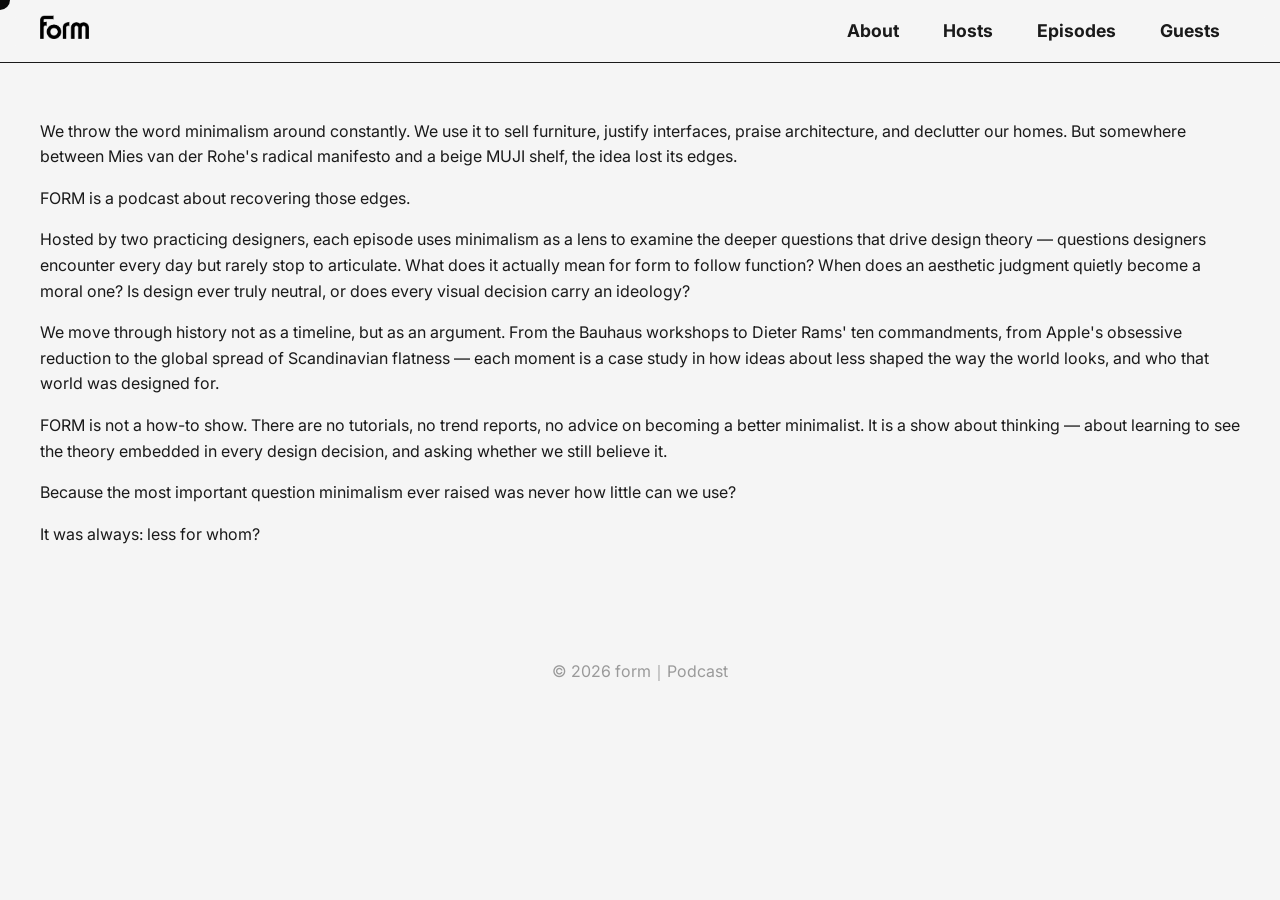
==== about.html @ 411de482 "Added hosts and about" ====
<!DOCTYPE html>
<html lang="en">
<head>
    <meta charset="UTF-8">
    <meta name="viewport" content="width=device-width, initial-scale=1.0">
    <title>About - form Podcast</title>
    <link rel="stylesheet" href="style.css">
    <link rel="stylesheet" href="about.css">
    <link rel="icon" type="image/png" href="logo.png">
</head>
<body>
    <div class="cursor-dot"><span class="cursor-text"></span></div>
    <header>
        <a href="index.html">
            <img src="icon.png" alt="Podcast Logo" class="header-logo">
        </a>
        <nav>
            <a href="index.html#about">About</a>
            <a href="index.html#hosts">Hosts</a>
            <a href="index.html#episodes">Episodes</a>
            <a href="index.html#guests">Guests</a>
        </nav>
    </header>

    <main class="about-content">
        <article>
            <p>We throw the word minimalism around constantly. We use it to sell furniture, justify interfaces, praise architecture, and declutter our homes. But somewhere between Mies van der Rohe's radical manifesto and a beige MUJI shelf, the idea lost its edges.</p>
            <p>FORM is a podcast about recovering those edges.</p>
            <p>Hosted by two practicing designers, each episode uses minimalism as a lens to examine the deeper questions that drive design theory — questions designers encounter every day but rarely stop to articulate. What does it actually mean for form to follow function? When does an aesthetic judgment quietly become a moral one? Is design ever truly neutral, or does every visual decision carry an ideology?</p>
            <p>We move through history not as a timeline, but as an argument. From the Bauhaus workshops to Dieter Rams' ten commandments, from Apple's obsessive reduction to the global spread of Scandinavian flatness — each moment is a case study in how ideas about less shaped the way the world looks, and who that world was designed for.</p>
            <p>FORM is not a how-to show. There are no tutorials, no trend reports, no advice on becoming a better minimalist. It is a show about thinking — about learning to see the theory embedded in every design decision, and asking whether we still believe it.</p>
            <p>Because the most important question minimalism ever raised was never how little can we use?</p>
            <p>It was always: less for whom?</p>
        </article>
    </main>

    <footer>
        <p>&copy; 2026 form｜Podcast</p>
    </footer>

    <script src="script.js"></script>
</body>
</html>
---- style.css ----
@import url('https://fonts.googleapis.com/css2?family=Inter:wght@400;700;900&display=swap');

html {
    cursor: none !important;
}

body {
    font-family: 'Inter', sans-serif;
    background-color: #f5f5f5;
    color: #1a1a1a;
    margin: 0;
    line-height: 1.6;
    cursor: none !important; /* Hide the default cursor */
}

a,
button,
.icon-container,
.episode-card {
    cursor: none !important;
}

#about {
    padding: 20px 0 180px; /* Increased bottom spacing */
}

#about p {
    font-size: 1.8em; /* Further increased font size */
    font-weight: 700;
    text-align: center;
    max-width: 800px;
    margin: 0 auto;
}

.cursor-dot {
    position: fixed;
    top: 0;
    left: 0;
    transform: translate(-50%, -50%);
    border-radius: 50%;
    z-index: 9999;
    pointer-events: none;
    background-color: white;
    mix-blend-mode: difference;
    width: 20px;
    height: 20px;
    transition: width 0.3s ease, height 0.3s ease, opacity 0.3s ease, background-color 0.3s ease, mix-blend-mode 0.1s ease, border-radius 0.3s ease;
    display: flex;
    justify-content: center;
    align-items: center;
}

.cursor-text {
    opacity: 0;
    font-size: 16px; /* Increased font size */
    font-weight: 700;
    color: #f5f5f5;
    transition: opacity 0.3s ease;
}

/* Style for when hovering over links/buttons */
.cursor-dot.hover {
    width: 50px;
    height: 50px;
}

/* Style for the special text-display mode */
.cursor-dot.text-active {
    background-color: #1a1a1a;
    mix-blend-mode: normal;
    width: 80px;
    height: 80px;
}

.cursor-dot.text-active .cursor-text {
    opacity: 1;
}

header {
    position: sticky;
    top: 0;
    z-index: 1000;
    padding: 15px 40px;
    background-color: rgba(245, 245, 245, 0.8); /* Semi-transparent background */
    backdrop-filter: blur(10px);
    -webkit-backdrop-filter: blur(10px); /* For Safari */
    display: flex;
    justify-content: space-between;
    align-items: center;
    border-bottom: 1px solid #1a1a1a; /* Add border back */
}

.header-logo {
    height: 24px;
}

nav a {
    margin: 0 20px;
    color: #1a1a1a;
    text-decoration: none;
    font-weight: 700;
    font-size: 1.1em;
    transition: color 0.3s ease;
}

nav a:hover {
    color: #9a9a9a;
}

#hero {
    display: flex;
    justify-content: center;
    align-items: center;
    padding: 80px 20px;
}

.icon-container {
    position: relative;
    display: flex;
    justify-content: center;
    align-items: center;
    cursor: pointer;
}

.main-icon {
    width: 300px;
    height: 300px;
    object-fit: contain;
    transition: opacity 0.4s ease;
}

.icon-container:hover .main-icon {
    opacity: 0;
}

.quote-text {
    position: absolute;
    top: 50%;
    left: 50%;
    transform: translate(-50%, -50%);
    white-space: nowrap; /* Prevent text wrapping */
    text-align: center;
    font-size: 1.8em; /* Increased font size */
    font-weight: 700;
    color: #3a3a3a;
    opacity: 0;
    pointer-events: none;
}

.quote-text.typing::after {
    content: '_';
    font-weight: bold;
    animation: blink 1s step-end infinite;
}

@keyframes blink {
    from, to { color: transparent; }
    50% { color: #3a3a3a; }
}

/* Hover scale effect removed as requested */



main {
    padding: 40px 20px;
    max-width: 1200px;
    margin: 0 auto;
}

.section-header {
    display: flex;
    justify-content: space-between;
    align-items: center;
    margin-bottom: 40px;
}

.view-all {
    color: #1a1a1a;
    text-decoration: none;
    font-weight: 700;
    transition: color 0.3s ease;
}

.view-all:hover {
    color: #9a9a9a;
}

.episodes-container {
    display: flex;
    overflow-x: auto;
    padding-bottom: 20px; /* For scrollbar visibility */
    -ms-overflow-style: none;  /* IE and Edge */
    scrollbar-width: none;  /* Firefox */
}

.episodes-container::-webkit-scrollbar {
    display: none; /* Chrome, Safari, and Opera */
}

.episode-card {
    flex: 0 0 280px;
    margin-right: 20px;
    text-decoration: none;
    color: inherit;
    transition: transform 0.3s ease;
}

.episode-card:hover {
    transform: translateY(-5px);
}

.episode-poster {
    width: 100%;
    height: 280px;
    object-fit: cover;
    margin-bottom: 15px;
}

.episode-info h3 {
    font-size: 1.4em;
    margin: 0 0 5px 0;
}

.episode-info p {
    font-size: 1em;
    margin: 0;
    color: #5a5a5a;
}

.host-image {
    width: 150px;
    height: 150px;
    object-fit: cover;
}

.hosts-container {
    display: flex;
    gap: 60px; /* Increased gap between hosts */
    align-items: flex-start;
    justify-content: center; /* Center the host profiles */
}

.host-profile {
    display: flex;
    flex-direction: column; /* Stack image on top of text */
    align-items: center;
    text-align: center;
    flex: 1;
}

.host-image-container {
    position: relative;
    width: 250px; /* Increased size */
    height: 250px; /* Increased size */
    margin-bottom: 20px;
    overflow: hidden;
    /* Add box-shadow for the frame and transition it */
    box-shadow: inset 0 0 0 5px transparent;
    transition: border-radius 0.4s cubic-bezier(0.77, 0, 0.175, 1), box-shadow 0.4s ease;
}

.host-profile:hover .host-image-container {
    border-radius: 50%;
    /* Make the frame visible on hover */
    box-shadow: inset 0 0 0 5px #1a1a1a;
}

.host-image {
    width: 100%;
    height: 100%;
    object-fit: cover;
}

.host-info h3 {
    font-size: 1.5em;
    margin: 0;
}

.guest-grid {
    display: grid;
    grid-template-columns: repeat(auto-fill, minmax(150px, 1fr));
    gap: 30px;
    text-align: center;
}

.guest-profile img {
    width: 120px;
    height: 120px;
    object-fit: cover;
    margin-bottom: 10px;
}

.guest-profile h4 {
    margin: 0 0 5px 0;
    font-size: 1.2em;
}

.guest-profile p {
    margin: 0;
    color: #5a5a5a;
}

footer {
    text-align: center;
    padding: 40px 20px;
    font-size: 1em;
    color: #9a9a9a;
}
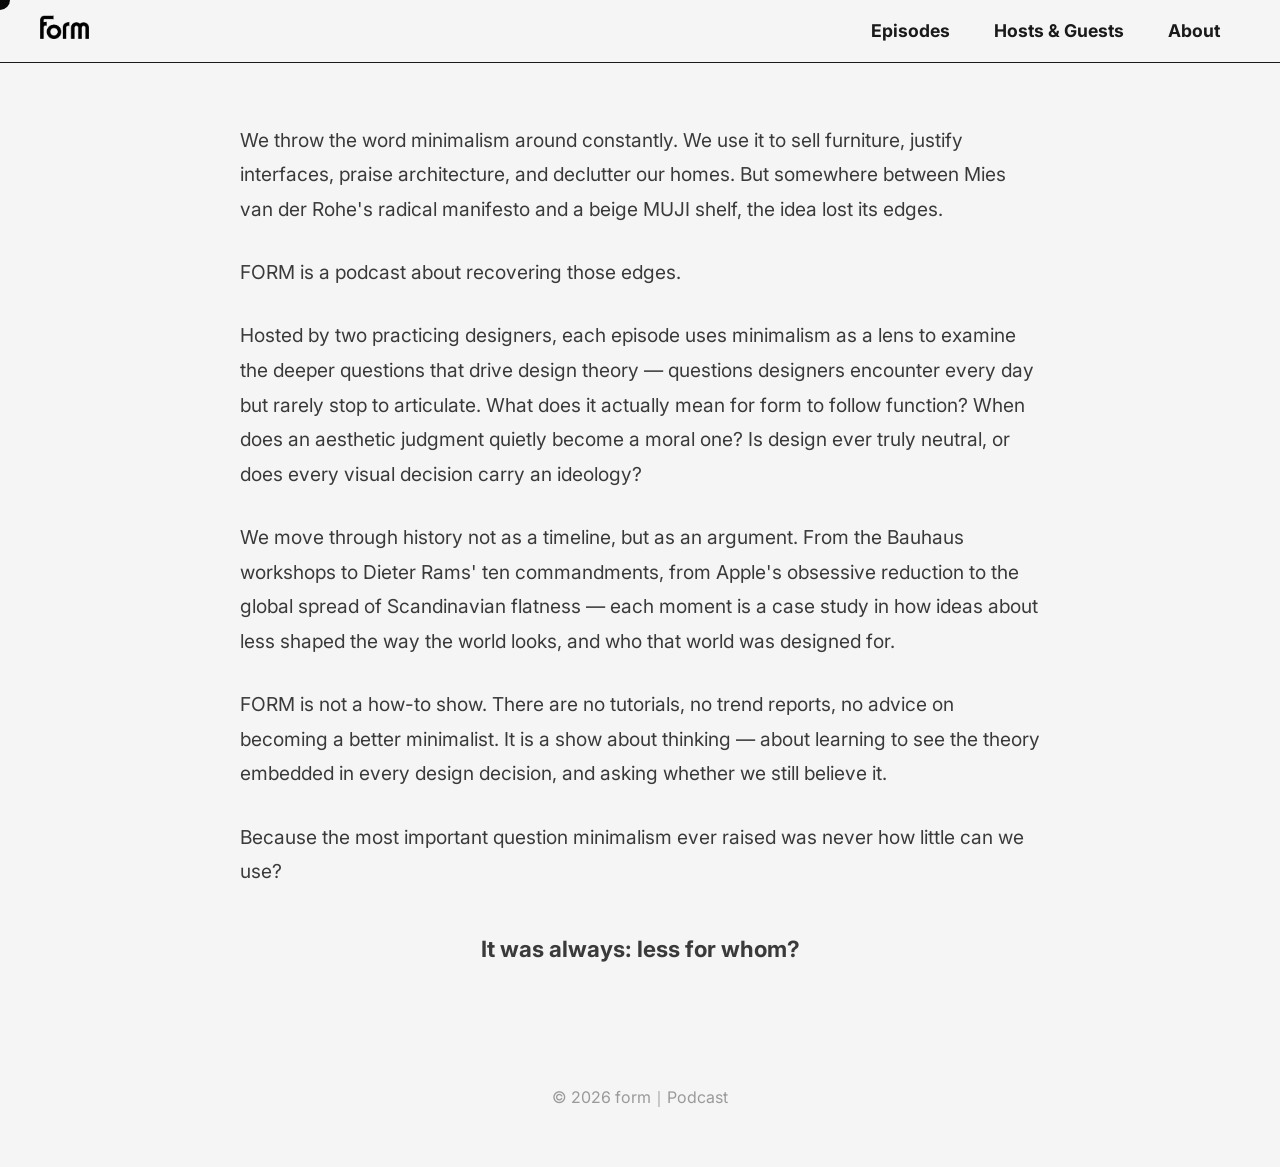
==== commit a7b90db3: "Added host & guests info and bio" ====
--- a/about.html
+++ b/about.html
@@ -15,10 +15,9 @@
             <img src="icon.png" alt="Podcast Logo" class="header-logo">
         </a>
         <nav>
-            <a href="index.html#about">About</a>
-            <a href="index.html#hosts">Hosts</a>
             <a href="index.html#episodes">Episodes</a>
-            <a href="index.html#guests">Guests</a>
+            <a href="index.html#hosts">Hosts & Guests</a>
+            <a href="about.html">About</a>
         </nav>
     </header>
 
--- a/style.css
+++ b/style.css
@@ -76,6 +76,15 @@
     opacity: 1;
 }
 
+/* Style for when showing 'Host' */
+.cursor-dot.text-active.host-style {
+    background-color: #f5f5f5; /* White background */
+}
+
+.cursor-dot.text-active.host-style .cursor-text {
+    color: #1a1a1a; /* Black text */
+}
+
 header {
     position: sticky;
     top: 0;
@@ -186,6 +195,18 @@
     color: #9a9a9a;
 }
 
+.view-all-hosts {
+    color: #1a1a1a;
+    text-decoration: none;
+    font-weight: 700;
+}
+
+.hosts-title-link,
+.host-profile-link {
+    text-decoration: none;
+    color: inherit;
+}
+
 .episodes-container {
     display: flex;
     overflow-x: auto;
@@ -228,42 +249,62 @@
     color: #5a5a5a;
 }
 
-.host-image {
-    width: 150px;
-    height: 150px;
-    object-fit: cover;
+@keyframes scroll {
+    0% {
+        transform: translateX(0);
+    }
+    100% {
+        transform: translateX(-50%); /* Scroll by half the width (the original content's width) */
+    }
 }
 
 .hosts-container {
     display: flex;
-    gap: 60px; /* Increased gap between hosts */
+    overflow-x: visible; /* Allow content to overflow for the animation */
+    padding-bottom: 20px;
+    gap: 60px;
     align-items: flex-start;
-    justify-content: center; /* Center the host profiles */
+    width: fit-content; /* Adjust width to content */
+    animation: scroll 40s linear infinite; /* Apply the animation */
+}
+
+.hosts-container:hover {
+    animation-play-state: paused; /* Pause animation on hover */
+}
+
+/* Expanded view for hosts */
+.hosts-container.expanded {
+    flex-wrap: wrap; /* Allow items to wrap to the next line */
+    justify-content: center; /* Center the items */
+    animation: none; /* Disable the scroll animation */
+    width: 100%; /* Take up full container width */
+}
+
+.hosts-container.expanded .host-profile {
+    flex-basis: calc(25% - 60px); /* Adjust for 4 items per row, considering gap */
+    margin-bottom: 40px;
 }
 
 .host-profile {
     display: flex;
-    flex-direction: column; /* Stack image on top of text */
+    flex-direction: column;
     align-items: center;
     text-align: center;
-    flex: 1;
+    flex: 0 0 250px; /* Set a fixed width for each profile */
 }
 
 .host-image-container {
     position: relative;
-    width: 250px; /* Increased size */
-    height: 250px; /* Increased size */
+    width: 250px;
+    height: 250px;
     margin-bottom: 20px;
     overflow: hidden;
-    /* Add box-shadow for the frame and transition it */
-    box-shadow: inset 0 0 0 5px transparent;
-    transition: border-radius 0.4s cubic-bezier(0.77, 0, 0.175, 1), box-shadow 0.4s ease;
+    border-radius: 0; /* Start as a square */
+    transition: border-radius 0.4s cubic-bezier(0.77, 0, 0.175, 1);
 }
 
 .host-profile:hover .host-image-container {
-    border-radius: 50%;
-    /* Make the frame visible on hover */
-    box-shadow: inset 0 0 0 5px #1a1a1a;
+    border-radius: 50%; /* Become a circle on hover */
 }
 
 .host-image {
@@ -277,28 +318,24 @@
     margin: 0;
 }
 
-.guest-grid {
-    display: grid;
-    grid-template-columns: repeat(auto-fill, minmax(150px, 1fr));
-    gap: 30px;
-    text-align: center;
-}
-
-.guest-profile img {
-    width: 120px;
-    height: 120px;
-    object-fit: cover;
-    margin-bottom: 10px;
-}
-
-.guest-profile h4 {
-    margin: 0 0 5px 0;
-    font-size: 1.2em;
-}
-
+/* Remove the guest-grid and related styles as they are now merged */
+.guest-grid,
+.guest-profile,
+.guest-profile img,
+.guest-profile h4,
 .guest-profile p {
-    margin: 0;
-    color: #5a5a5a;
+    display: none;
+}
+
+.about-link {
+    text-decoration: none;
+    color: inherit;
+    display: block;
+    transition: transform 0.3s ease;
+}
+
+.about-link:hover {
+    transform: scale(1.02);
 }
 
 footer {
--- a/about.css
+++ b/about.css
@@ -0,0 +1,31 @@
+.about-content {
+    max-width: 800px;
+    margin: 60px auto;
+    padding: 0 20px;
+}
+
+.about-content article p {
+    font-size: 1.2em;
+    line-height: 1.8;
+    margin-bottom: 1.5em;
+    font-weight: 400;
+    color: #3a3a3a;
+}
+
+.about-content article p:last-child {
+    font-weight: 700;
+    font-size: 1.4em;
+    text-align: center;
+    margin-top: 40px;
+}
+
+.about-link {
+    text-decoration: none;
+    color: inherit;
+    display: block;
+    transition: transform 0.3s ease;
+}
+
+.about-link:hover {
+    transform: scale(1.02);
+}
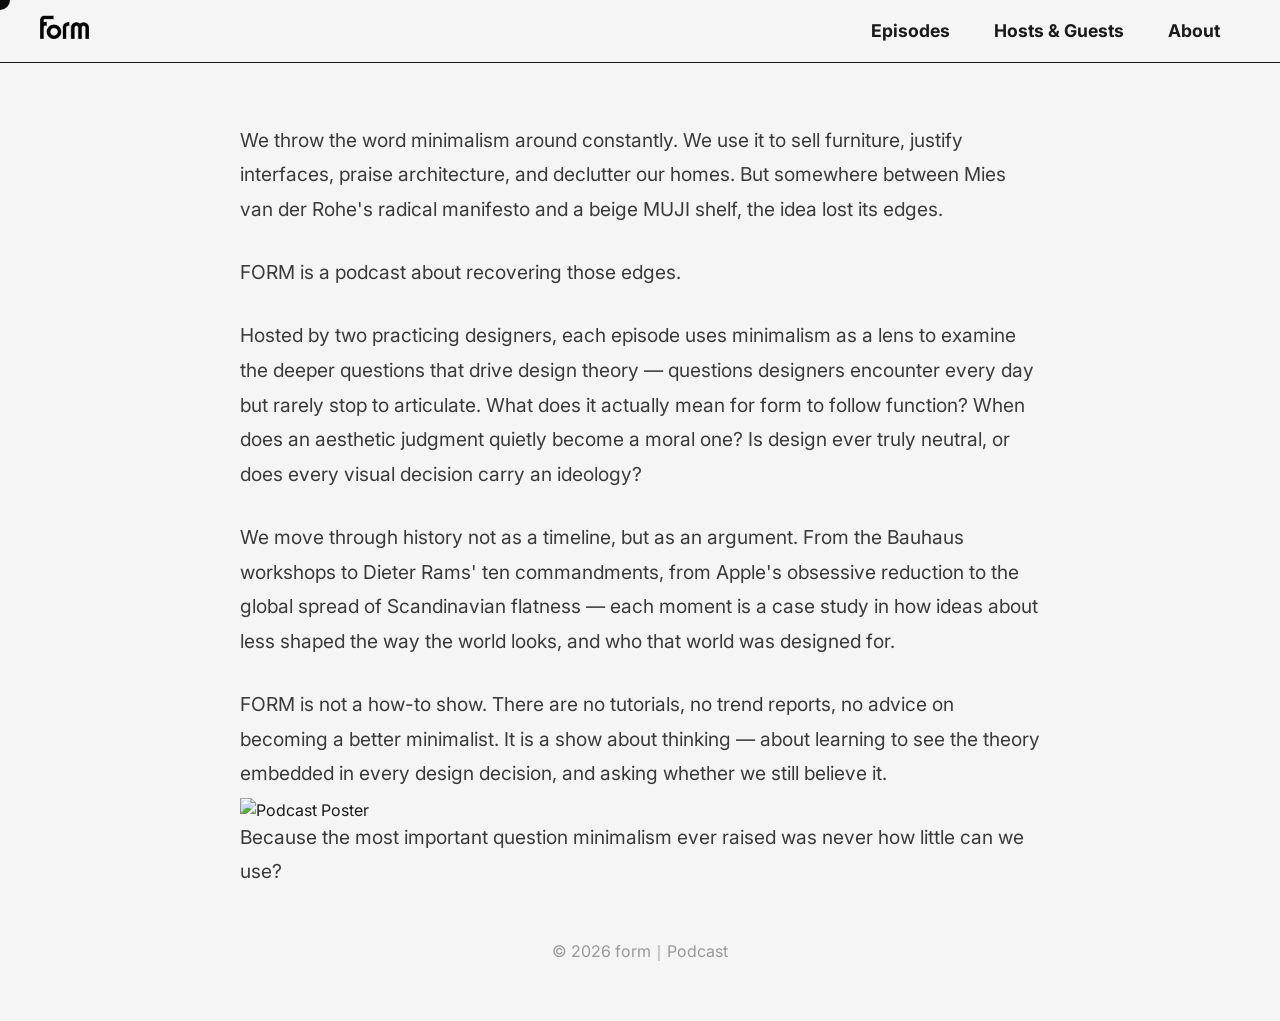
==== commit df1dc9e2: "Finished About page" ====
--- a/about.html
+++ b/about.html
@@ -16,7 +16,7 @@
         </a>
         <nav>
             <a href="index.html#episodes">Episodes</a>
-            <a href="index.html#hosts">Hosts & Guests</a>
+            <a href="hosts.html">Hosts & Guests</a>
             <a href="about.html">About</a>
         </nav>
     </header>
@@ -29,8 +29,8 @@
             <p>We move through history not as a timeline, but as an argument. From the Bauhaus workshops to Dieter Rams' ten commandments, from Apple's obsessive reduction to the global spread of Scandinavian flatness — each moment is a case study in how ideas about less shaped the way the world looks, and who that world was designed for.</p>
             <p>FORM is not a how-to show. There are no tutorials, no trend reports, no advice on becoming a better minimalist. It is a show about thinking — about learning to see the theory embedded in every design decision, and asking whether we still believe it.</p>
             <p>Because the most important question minimalism ever raised was never how little can we use?</p>
-            <p>It was always: less for whom?</p>
         </article>
+        <img src="poster.png" alt="Podcast Poster" class="about-poster" id="about-poster-anchor">
     </main>
 
     <footer>
--- a/style.css
+++ b/style.css
@@ -249,6 +249,18 @@
     color: #5a5a5a;
 }
 
+#hosts {
+    padding-top: 60px;
+    padding-bottom: 60px;
+    overflow-x: hidden;
+}
+
+.section-header-wrapper {
+    max-width: 1200px;
+    margin: 0 auto;
+    padding: 0 20px;
+}
+
 @keyframes scroll {
     0% {
         transform: translateX(0);
@@ -262,7 +274,7 @@
     display: flex;
     overflow-x: visible; /* Allow content to overflow for the animation */
     padding-bottom: 20px;
-    gap: 60px;
+    gap: 30px; /* Use gap for spacing */
     align-items: flex-start;
     width: fit-content; /* Adjust width to content */
     animation: scroll 40s linear infinite; /* Apply the animation */
@@ -281,7 +293,7 @@
 }
 
 .hosts-container.expanded .host-profile {
-    flex-basis: calc(25% - 60px); /* Adjust for 4 items per row, considering gap */
+    flex-basis: calc(25% - 30px); /* Adjust for 4 items per row, considering gap */
     margin-bottom: 40px;
 }
 
@@ -338,6 +350,43 @@
     transform: scale(1.02);
 }
 
+@keyframes spin {
+    from {
+        transform: rotate(0deg);
+    }
+    to {
+        transform: rotate(360deg);
+    }
+}
+
+.player-container {
+    display: grid;
+    place-items: center;
+    padding: 40px 0;
+}
+
+.cd-image,
+.player-image {
+    grid-column: 1;
+    grid-row: 1;
+}
+
+.cd-image {
+    width: 127px;
+    height: 127px;
+    animation: spin 10s linear infinite;
+    z-index: 1; /* Ensure CD is on top */
+    position: relative;
+    bottom: 98px; /* Move up */
+}
+
+.player-image {
+    max-width: 200px;
+    height: auto;
+    position: relative;
+    top: 30px;
+}
+
 footer {
     text-align: center;
     padding: 40px 20px;
--- a/about.css
+++ b/about.css
@@ -12,12 +12,14 @@
     color: #3a3a3a;
 }
 
-.about-content article p:last-child {
-    font-weight: 700;
-    font-size: 1.4em;
-    text-align: center;
-    margin-top: 40px;
+.about-poster {
+    display: block;
+    margin: -120px auto 0;
+    max-width: 100%;
+    height: auto;
 }
+
+
 
 .about-link {
     text-decoration: none;
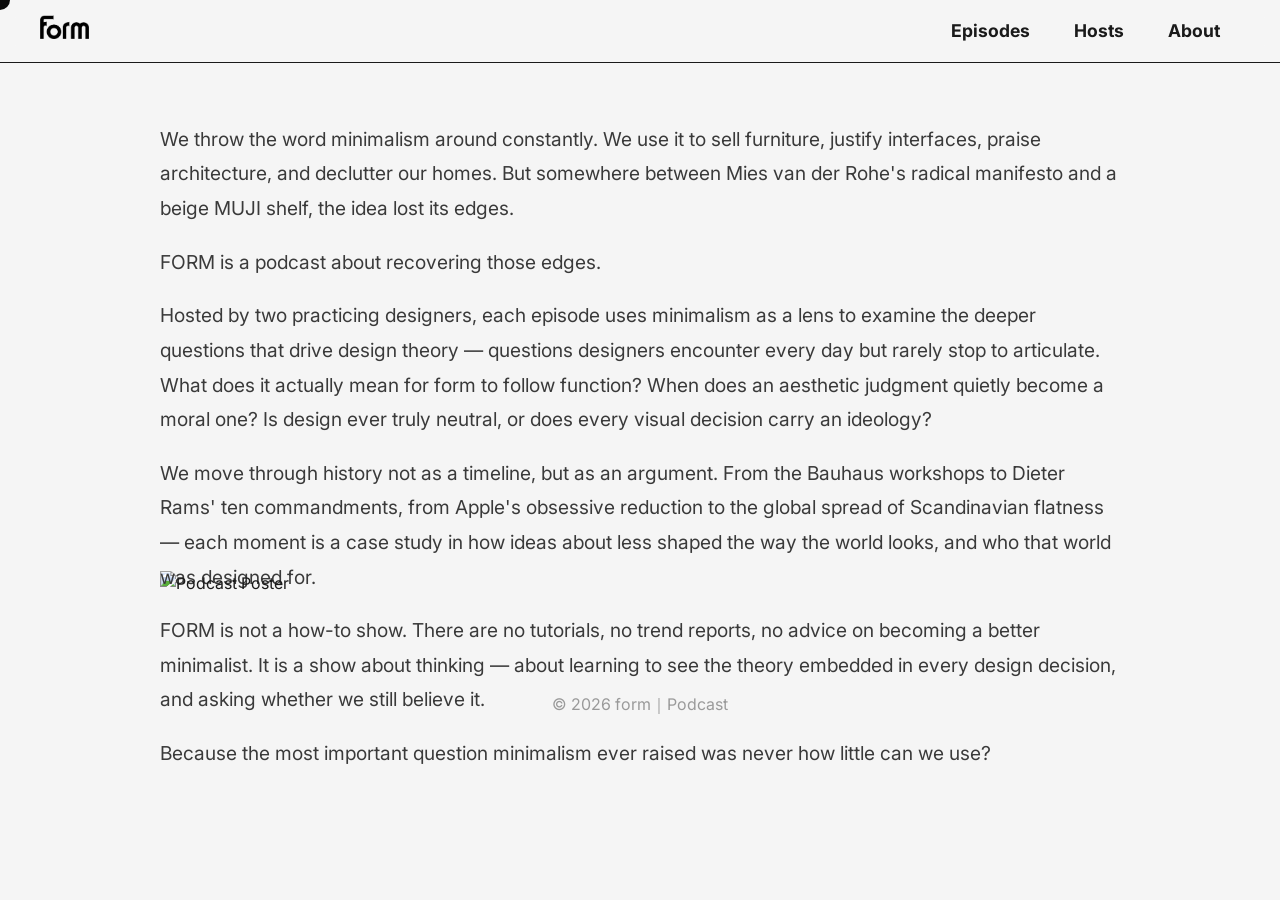
==== commit 3db31e0e: "Complete the basic structure of episodes and organize the alignment grid for the entire website" ====
--- a/about.html
+++ b/about.html
@@ -15,13 +15,13 @@
             <img src="icon.png" alt="Podcast Logo" class="header-logo">
         </a>
         <nav>
-            <a href="index.html#episodes">Episodes</a>
-            <a href="hosts.html">Hosts & Guests</a>
+            <a href="episode-detail.html">Episodes</a>
+            <a href="hosts.html">Hosts</a>
             <a href="about.html">About</a>
         </nav>
     </header>
 
-    <main class="about-content">
+    <main>
         <article>
             <p>We throw the word minimalism around constantly. We use it to sell furniture, justify interfaces, praise architecture, and declutter our homes. But somewhere between Mies van der Rohe's radical manifesto and a beige MUJI shelf, the idea lost its edges.</p>
             <p>FORM is a podcast about recovering those edges.</p>
--- a/style.css
+++ b/style.css
@@ -116,6 +116,42 @@
     color: #9a9a9a;
 }
 
+/* --- Episodes Section --- */
+.episode-grid {
+    display: grid;
+    grid-template-columns: repeat(auto-fit, minmax(280px, 1fr));
+    gap: 40px;
+}
+
+.episode-card {
+    text-decoration: none;
+    color: inherit;
+    transition: transform 0.3s ease;
+}
+
+.episode-card:hover {
+    transform: translateY(-5px);
+}
+
+.episode-image {
+    width: 100%;
+    height: auto;
+    aspect-ratio: 1 / 1;
+    object-fit: cover;
+    margin-bottom: 15px;
+}
+
+.episode-info h3 {
+    font-size: 1.4em;
+    margin: 0 0 5px 0;
+}
+
+.episode-info p {
+    font-size: 1em;
+    margin: 0;
+    color: #5a5a5a;
+}
+
 #hero {
     display: flex;
     justify-content: center;
@@ -172,7 +208,7 @@
 
 
 main {
-    padding: 40px 20px;
+    padding: 40px 160px;
     max-width: 1200px;
     margin: 0 auto;
 }
@@ -255,11 +291,7 @@
     overflow-x: hidden;
 }
 
-.section-header-wrapper {
-    max-width: 1200px;
-    margin: 0 auto;
-    padding: 0 20px;
-}
+
 
 @keyframes scroll {
     0% {
--- a/about.css
+++ b/about.css
@@ -1,20 +1,16 @@
-.about-content {
-    max-width: 800px;
-    margin: 60px auto;
-    padding: 0 20px;
-}
 
-.about-content article p {
+
+main article p {
     font-size: 1.2em;
     line-height: 1.8;
-    margin-bottom: 1.5em;
+    margin-bottom: 0em;
     font-weight: 400;
     color: #3a3a3a;
 }
 
 .about-poster {
     display: block;
-    margin: -120px auto 0;
+    margin: -200px auto 0;
     max-width: 100%;
     height: auto;
 }
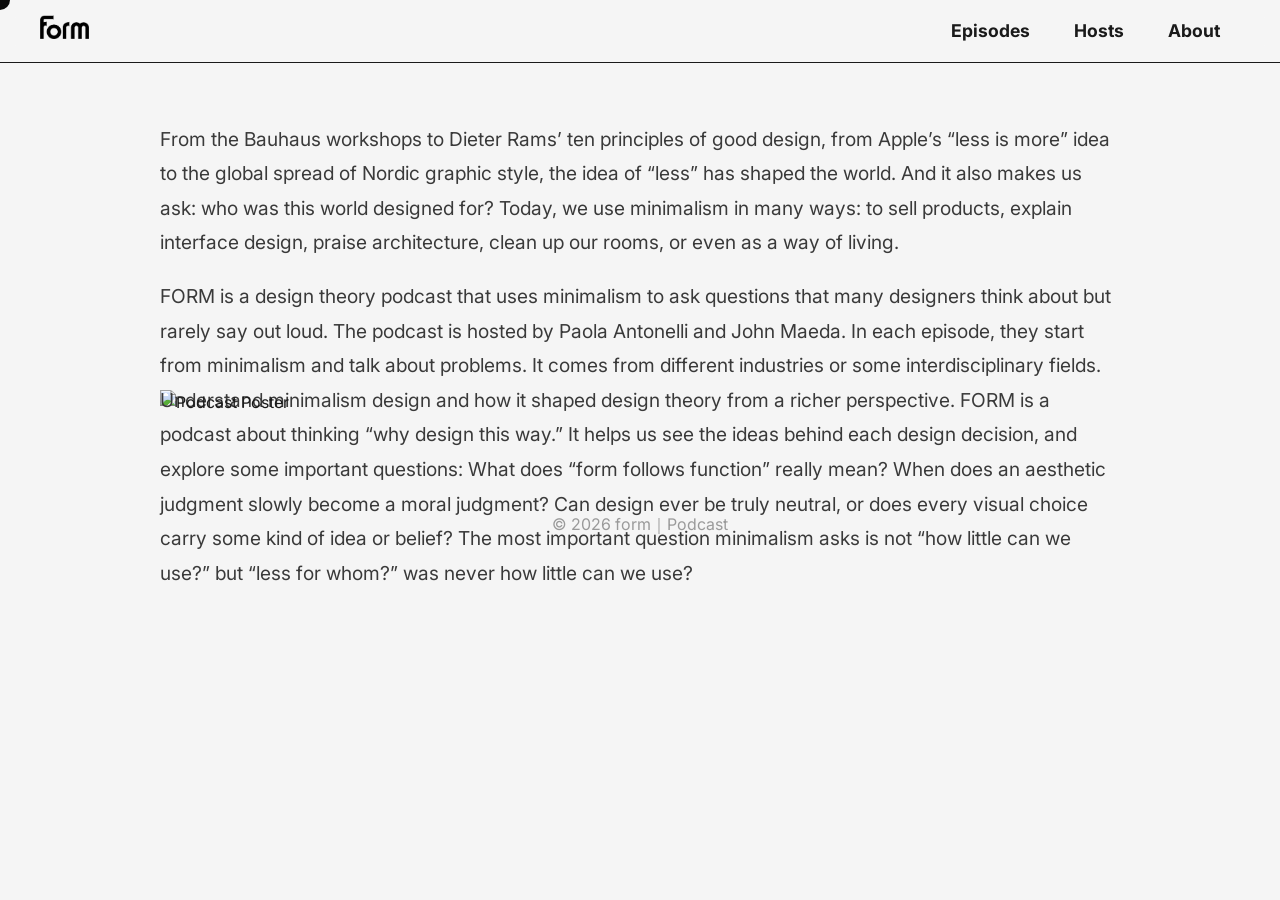
==== commit fb8b014d: "Added episodes pages" ====
--- a/about.html
+++ b/about.html
@@ -15,7 +15,7 @@
             <img src="icon.png" alt="Podcast Logo" class="header-logo">
         </a>
         <nav>
-            <a href="episode-detail.html">Episodes</a>
+            <a href="episode-1.html">Episodes</a>
             <a href="hosts.html">Hosts</a>
             <a href="about.html">About</a>
         </nav>
@@ -23,12 +23,8 @@
 
     <main>
         <article>
-            <p>We throw the word minimalism around constantly. We use it to sell furniture, justify interfaces, praise architecture, and declutter our homes. But somewhere between Mies van der Rohe's radical manifesto and a beige MUJI shelf, the idea lost its edges.</p>
-            <p>FORM is a podcast about recovering those edges.</p>
-            <p>Hosted by two practicing designers, each episode uses minimalism as a lens to examine the deeper questions that drive design theory — questions designers encounter every day but rarely stop to articulate. What does it actually mean for form to follow function? When does an aesthetic judgment quietly become a moral one? Is design ever truly neutral, or does every visual decision carry an ideology?</p>
-            <p>We move through history not as a timeline, but as an argument. From the Bauhaus workshops to Dieter Rams' ten commandments, from Apple's obsessive reduction to the global spread of Scandinavian flatness — each moment is a case study in how ideas about less shaped the way the world looks, and who that world was designed for.</p>
-            <p>FORM is not a how-to show. There are no tutorials, no trend reports, no advice on becoming a better minimalist. It is a show about thinking — about learning to see the theory embedded in every design decision, and asking whether we still believe it.</p>
-            <p>Because the most important question minimalism ever raised was never how little can we use?</p>
+            <p>From the Bauhaus workshops to Dieter Rams’ ten principles of good design, from Apple’s “less is more” idea to the global spread of Nordic graphic style, the idea of “less” has shaped the world. And it also makes us ask: who was this world designed for? Today, we use minimalism in many ways: to sell products, explain interface design, praise architecture, clean up our rooms, or even as a way of living. 
+            <p>FORM is a design theory podcast that uses minimalism to ask questions that many designers think about but rarely say out loud. The podcast is hosted by Paola Antonelli and John Maeda. In each episode, they start from minimalism and talk about problems. It comes from different industries or some interdisciplinary fields. Understand minimalism design and how it shaped design theory from a richer perspective. FORM is a podcast about thinking “why design this way.” It helps us see the ideas behind each design decision, and explore some important questions: What does “form follows function” really mean? When does an aesthetic judgment slowly become a moral judgment? Can design ever be truly neutral, or does every visual choice carry some kind of idea or belief? The most important question minimalism asks is not “how little can we use?” but “less for whom?”  was never how little can we use?</p>
         </article>
         <img src="poster.png" alt="Podcast Poster" class="about-poster" id="about-poster-anchor">
     </main>
--- a/style.css
+++ b/style.css
@@ -78,11 +78,11 @@
 
 /* Style for when showing 'Host' */
 .cursor-dot.text-active.host-style {
-    background-color: #f5f5f5; /* White background */
+    background-color: white; /* White background */
 }
 
 .cursor-dot.text-active.host-style .cursor-text {
-    color: #1a1a1a; /* Black text */
+    color: black; /* Black text */
 }
 
 header {
@@ -141,6 +141,10 @@
     margin-bottom: 15px;
 }
 
+.episode-info {
+    text-align: left; /* Align text to the left */
+}
+
 .episode-info h3 {
     font-size: 1.4em;
     margin: 0 0 5px 0;
@@ -213,6 +217,12 @@
     margin: 0 auto;
 }
 
+.main-content-wrapper {
+    max-width: 1200px;
+    margin: 0 auto;
+    padding: 0 160px;
+}
+
 .section-header {
     display: flex;
     justify-content: space-between;
@@ -319,9 +329,13 @@
 /* Expanded view for hosts */
 .hosts-container.expanded {
     flex-wrap: wrap; /* Allow items to wrap to the next line */
-    justify-content: center; /* Center the items */
+    justify-content: flex-start; /* Align items to the start */
     animation: none; /* Disable the scroll animation */
-    width: 100%; /* Take up full container width */
+
+    /* Constrain width to match main content */
+    max-width: 1200px;
+    margin: 0 auto;
+    padding: 0 160px;
 }
 
 .hosts-container.expanded .host-profile {
